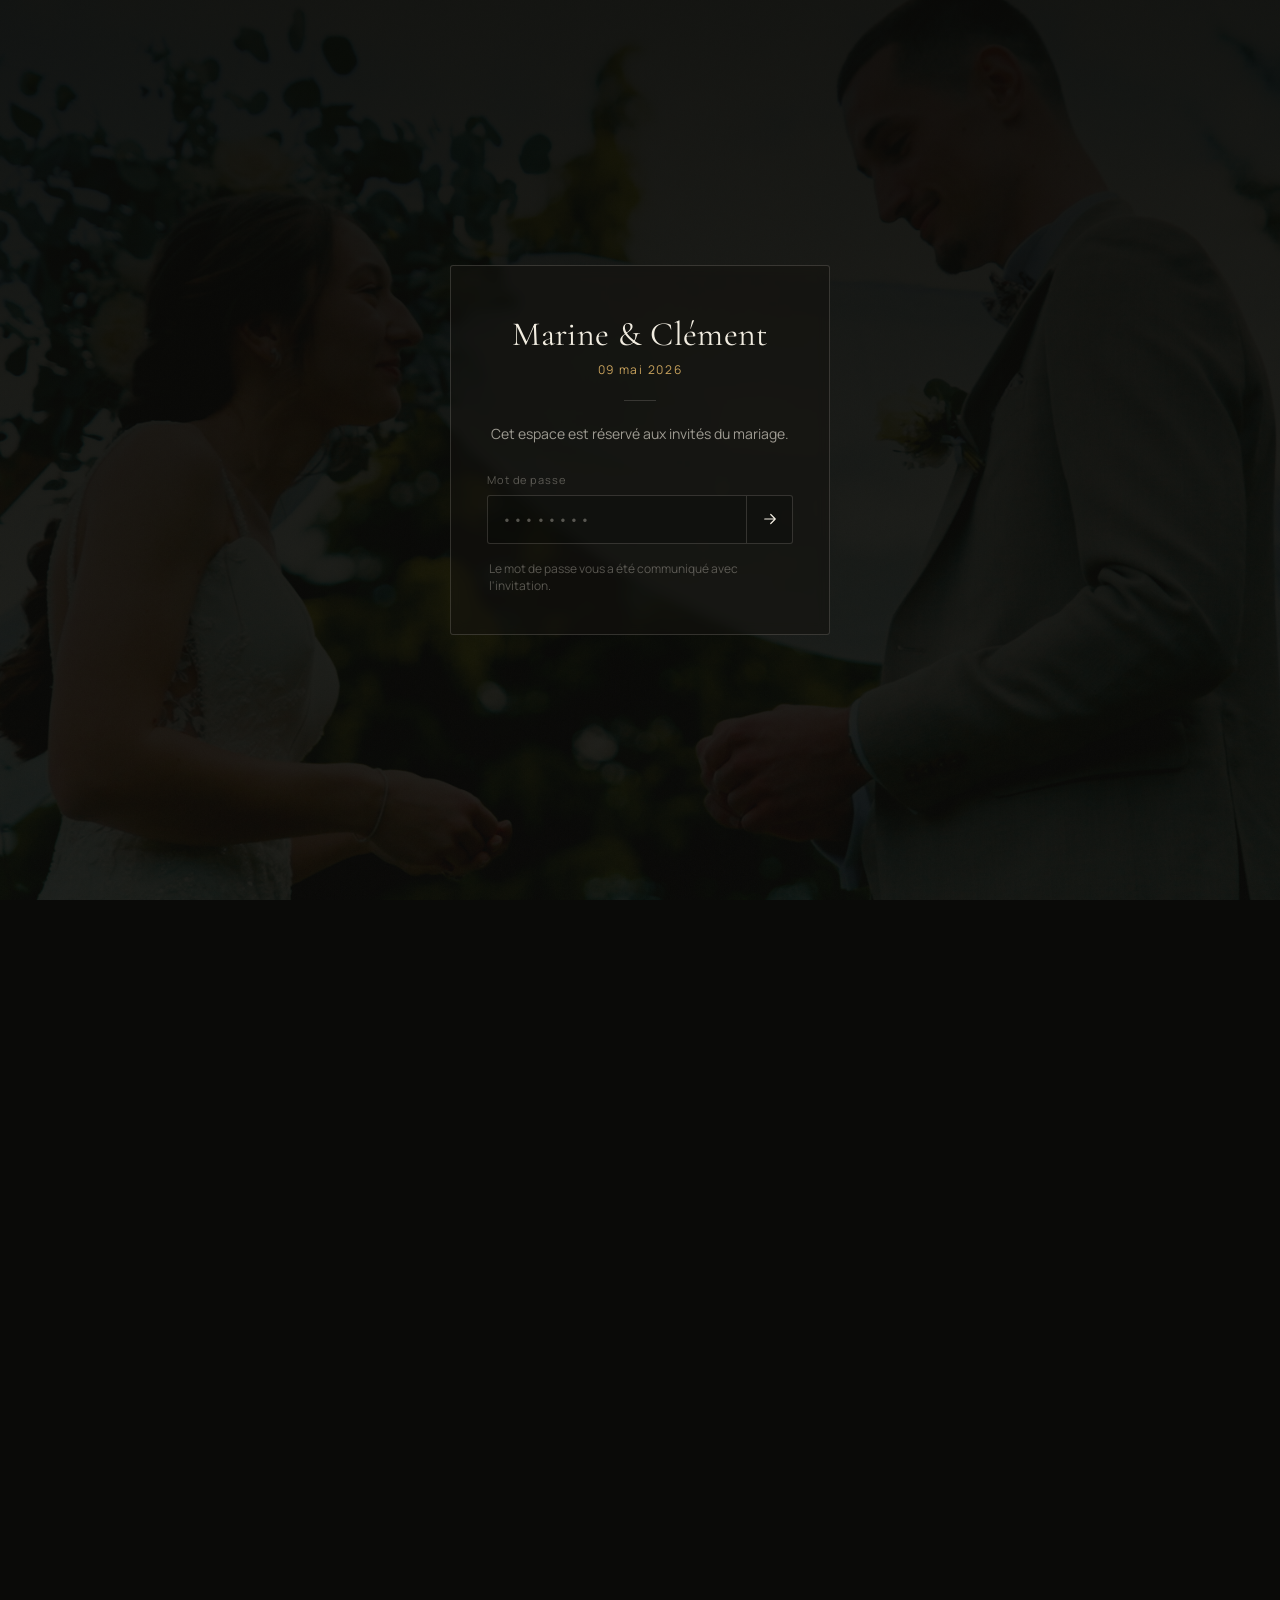
==== index.html @ a34f84d4 "Add files via upload" ====
<!DOCTYPE html>
<html lang="fr">
<head>
<meta charset="UTF-8">
<meta name="viewport" content="width=device-width, initial-scale=1.0">
<meta name="robots" content="noindex, nofollow">
<title>Marine &amp; Clément — Le film du mariage</title>
<meta name="description" content="Le film du mariage de Marine et Clément — 09 mai 2026.">

<link rel="preconnect" href="https://fonts.googleapis.com">
<link rel="preconnect" href="https://fonts.gstatic.com" crossorigin>
<link href="https://fonts.googleapis.com/css2?family=Cormorant+Garamond:ital,wght@0,300;0,400;0,600;1,400&family=Manrope:wght@400;500;600&display=swap" rel="stylesheet">

<link rel="stylesheet" href="css/style.css">
</head>
<body>

<!-- ===================================================================
     PORTE D'ENTRÉE — protection par mot de passe (PROTOTYPE)
     Ceci est une protection côté front UNIQUEMENT, à but de démonstration.
     Le mot de passe est visible dans le code source et n'offre AUCUNE
     sécurité réelle. La protection définitive devra être assurée par un
     Cloudflare Worker (voir js/script.js, section CONFIG).
==================================================================== -->
<div class="gate" id="gate">
  <div class="gate__backdrop" aria-hidden="true"></div>
  <div class="gate__panel">
    <p class="gate__names">Marine &amp; Clément</p>
    <time class="gate__date" datetime="2026-05-09">09 mai 2026</time>
    <div class="gate__divider" aria-hidden="true"></div>
    <p class="gate__intro">Cet espace est réservé aux invités du mariage.</p>

    <form class="gate__form" id="gateForm" autocomplete="off">
      <label class="gate__label" for="gatePassword">Mot de passe</label>
      <div class="gate__field">
        <input
          type="password"
          id="gatePassword"
          name="password"
          class="gate__input"
          placeholder="••••••••"
          autocomplete="off"
          required
        >
        <button type="submit" class="gate__submit" aria-label="Accéder au film">
          <svg viewBox="0 0 24 24" width="18" height="18" fill="none" stroke="currentColor" stroke-width="1.6">
            <path d="M5 12h14M13 6l6 6-6 6" stroke-linecap="round" stroke-linejoin="round"/>
          </svg>
        </button>
      </div>
      <p class="gate__error" id="gateError" role="alert">Mot de passe incorrect. Merci de réessayer.</p>
      <p class="gate__hint">Le mot de passe vous a été communiqué avec l'invitation.</p>
    </form>
  </div>
</div>

<!-- ===================================================================
     SITE PRINCIPAL
==================================================================== -->
<main class="site" id="site" aria-hidden="true">

  <!-- HERO -->
  <section class="hero" id="hero">
    <div class="hero__media">
      <img src="assets/images/maries.jpg" alt="Marine et Clément le jour de leur mariage" class="hero__image">
      <div class="hero__overlay" aria-hidden="true"></div>
    </div>

    <div class="hero__content">
      <h1 class="hero__title">
        <span class="hero__title-line">Marine</span>
        <span class="hero__title-amp">&amp;</span>
        <span class="hero__title-line">Clément</span>
      </h1>
      <time class="hero__date" datetime="2026-05-09">09 mai 2026</time>
    </div>

    <button class="hero__scroll" id="scrollCue" aria-label="Découvrir le film">
      <span class="hero__scroll-line" aria-hidden="true"></span>
      <span class="hero__scroll-text">Le film</span>
    </button>
  </section>

  <!-- FILM -->
  <section class="film" id="film">
    <div class="film__intro">
      <h2 class="film__heading">Voici le film de notre mariage.</h2>
      <p class="film__subheading">Merci d'avoir partagé cette journée avec nous.</p>
    </div>

    <div class="film__layout">

      <!-- Lecteur vidéo HTML5 personnalisé -->
      <div class="player" id="player" data-state="paused">
        <div class="player__frame">
          <video
            id="video"
            class="player__video"
            poster="assets/images/maries.jpg"
            preload="metadata"
            playsinline
          >
            <!-- La source réelle sera injectée par script.js (VIDEO_URL) -->
            Votre navigateur ne prend pas en charge la lecture vidéo.
          </video>

          <div class="player__empty" id="playerEmpty">
            <p>Le film sera ajouté ici.</p>
            <p class="player__empty-sub">Aperçu de l'interface de lecture</p>
          </div>

          <button class="player__giant-play" id="giantPlay" aria-label="Lire le film">
            <svg viewBox="0 0 64 64" width="64" height="64" fill="none">
              <circle cx="32" cy="32" r="31" stroke="currentColor" stroke-width="1"/>
              <path d="M26 20L45 32L26 44V20Z" fill="currentColor"/>
            </svg>
          </button>

          <div class="player__controls">
            <button class="player__btn player__play" id="playBtn" aria-label="Lecture / Pause">
              <svg class="icon-play" viewBox="0 0 24 24" width="18" height="18" fill="currentColor"><path d="M7 5.5v13l11-6.5-11-6.5z"/></svg>
              <svg class="icon-pause" viewBox="0 0 24 24" width="18" height="18" fill="currentColor" hidden><path d="M6 5h4v14H6zM14 5h4v14h-4z"/></svg>
            </button>

            <span class="player__time" id="timeCurrent">0:00</span>

            <div class="player__progress" id="progress" role="slider" aria-label="Progression de la lecture" aria-valuemin="0" aria-valuemax="100" aria-valuenow="0" tabindex="0">
              <div class="player__progress-track">
                <div class="player__progress-fill" id="progressFill"></div>
                <div class="player__progress-handle" id="progressHandle"></div>
              </div>
            </div>

            <span class="player__time" id="timeDuration">0:00</span>

            <div class="player__volume">
              <button class="player__btn player__mute" id="muteBtn" aria-label="Couper le son">
                <svg class="icon-vol-on" viewBox="0 0 24 24" width="18" height="18" fill="currentColor"><path d="M4 9v6h4l5 5V4L8 9H4z"/><path d="M16.5 12a4.5 4.5 0 0 0-2.5-4v8a4.5 4.5 0 0 0 2.5-4z"/></svg>
                <svg class="icon-vol-off" viewBox="0 0 24 24" width="18" height="18" fill="currentColor" hidden><path d="M4 9v6h4l5 5V4L8 9H4z"/><path d="M19 8l-5 5m0-5l5 5" stroke="currentColor" stroke-width="1.8" fill="none" stroke-linecap="round"/></svg>
              </button>
              <input type="range" class="player__volume-slider" id="volumeSlider" min="0" max="100" value="100" aria-label="Volume">
            </div>

            <button class="player__btn player__fullscreen" id="fullscreenBtn" aria-label="Plein écran">
              <svg viewBox="0 0 24 24" width="18" height="18" fill="none" stroke="currentColor" stroke-width="1.6">
                <path d="M8 4H4v4M16 4h4v4M8 20H4v-4M16 20h4v-4" stroke-linecap="round" stroke-linejoin="round"/>
              </svg>
            </button>
          </div>
        </div>
      </div>

      <!-- Téléchargement -->
      <aside class="download">
        <p class="download__label">Conserver le film</p>
        <a href="#" class="download__button" id="downloadBtn">
          <svg viewBox="0 0 24 24" width="16" height="16" fill="none" stroke="currentColor" stroke-width="1.6">
            <path d="M12 3v13m0 0l-5-5m5 5l5-5M4 20h16" stroke-linecap="round" stroke-linejoin="round"/>
          </svg>
          Télécharger le film
        </a>
        <p class="download__quality">Film en qualité originale</p>
        <p class="download__note" id="downloadNote">Le lien de téléchargement sera activé prochainement.</p>
      </aside>

    </div>
  </section>

  <!-- FOOTER -->
  <footer class="site-footer">
    <p class="site-footer__names">Marine &amp; Clément</p>
    <p class="site-footer__line">09 mai 2026 — merci d'avoir été là.</p>
  </footer>

</main>

<script src="js/script.js"></script>
</body>
</html>
---- css/style.css ----
/* ============================================================
   Marine & Clément — Le film du mariage
   Feuille de style principale
============================================================ */

:root {
  /* Couleurs */
  --bg: #0a0a08;
  --surface: #141310;
  --surface-2: #1c1a15;
  --ivory: #f2ede1;
  --ivory-dim: rgba(242, 237, 225, 0.62);
  --ivory-faint: rgba(242, 237, 225, 0.32);
  --gold: #c9a35d;
  --gold-dim: rgba(201, 163, 93, 0.55);
  --sage: #7c8a6e;
  --line: rgba(242, 237, 225, 0.16);
  --shadow: rgba(0, 0, 0, 0.45);

  /* Typographie */
  --font-display: "Cormorant Garamond", "Iowan Old Style", "Palatino Linotype", serif;
  --font-sans: "Manrope", "Segoe UI", sans-serif;

  /* Rythme */
  --gutter: clamp(24px, 6vw, 96px);
  --radius: 3px;
}

* {
  box-sizing: border-box;
}

html {
  scroll-behavior: smooth;
}

@media (prefers-reduced-motion: reduce) {
  html {
    scroll-behavior: auto;
  }
  * {
    animation-duration: 0.001ms !important;
    animation-iteration-count: 1 !important;
    transition-duration: 0.001ms !important;
  }
}

body {
  margin: 0;
  background: var(--bg);
  color: var(--ivory);
  font-family: var(--font-sans);
  -webkit-font-smoothing: antialiased;
  overflow-x: hidden;
}

img {
  max-width: 100%;
  display: block;
}

button {
  font-family: inherit;
  cursor: pointer;
}

a {
  color: inherit;
}

:focus-visible {
  outline: 1.5px solid var(--gold);
  outline-offset: 3px;
}

/* ============================================================
   PORTE D'ENTRÉE (mot de passe)
============================================================ */

.gate {
  position: fixed;
  inset: 0;
  z-index: 100;
  display: flex;
  align-items: center;
  justify-content: center;
  padding: 24px;
  transition: opacity 0.7s ease, visibility 0.7s ease;
}

.gate.is-hidden {
  opacity: 0;
  visibility: hidden;
  pointer-events: none;
}

.gate__backdrop {
  position: absolute;
  inset: 0;
  background:
    linear-gradient(180deg, rgba(8, 8, 6, 0.94) 0%, rgba(8, 8, 6, 0.88) 100%),
    url("../assets/images/maries.jpg") center 30% / cover no-repeat;
}

.gate__panel {
  position: relative;
  width: 100%;
  max-width: 380px;
  text-align: center;
  padding: 48px 36px 40px;
  background: rgba(20, 19, 16, 0.55);
  border: 1px solid var(--line);
  border-radius: var(--radius);
  backdrop-filter: blur(6px);
}

.gate__names {
  margin: 0;
  font-family: var(--font-display);
  font-weight: 400;
  font-size: clamp(28px, 6vw, 34px);
  letter-spacing: 0.01em;
}

.gate__date {
  display: block;
  margin-top: 6px;
  font-size: 12px;
  letter-spacing: 0.14em;
  color: var(--gold);
}

.gate__divider {
  width: 32px;
  height: 1px;
  background: var(--line);
  margin: 22px auto;
}

.gate__intro {
  margin: 0 0 26px;
  font-size: 14px;
  line-height: 1.6;
  color: var(--ivory-dim);
}

.gate__form {
  text-align: left;
}

.gate__label {
  display: block;
  font-size: 11px;
  letter-spacing: 0.08em;
  color: var(--ivory-faint);
  margin-bottom: 8px;
}

.gate__field {
  display: flex;
  border: 1px solid var(--line);
  border-radius: var(--radius);
  overflow: hidden;
  background: rgba(0, 0, 0, 0.2);
  transition: border-color 0.25s ease;
}

.gate__field:focus-within {
  border-color: var(--gold-dim);
}

.gate__input {
  flex: 1;
  min-width: 0;
  background: transparent;
  border: none;
  color: var(--ivory);
  font-family: var(--font-sans);
  font-size: 15px;
  letter-spacing: 0.08em;
  padding: 13px 14px;
}

.gate__input:focus {
  outline: none;
}

.gate__input::placeholder {
  color: var(--ivory-faint);
}

.gate__submit {
  display: flex;
  align-items: center;
  justify-content: center;
  width: 46px;
  background: transparent;
  border: none;
  border-left: 1px solid var(--line);
  color: var(--ivory);
  transition: color 0.25s ease, background 0.25s ease;
}

.gate__submit:hover {
  color: var(--gold);
  background: rgba(201, 163, 93, 0.08);
}

.gate__error {
  margin: 12px 2px 0;
  font-size: 12.5px;
  color: #c97a6a;
  display: none;
}

.gate__error.is-visible {
  display: block;
}

.gate__hint {
  margin: 16px 2px 0;
  font-size: 12px;
  color: var(--ivory-faint);
}

/* ============================================================
   SITE PRINCIPAL
============================================================ */

.site {
  opacity: 0;
  transition: opacity 0.9s ease;
}

.site.is-visible {
  opacity: 1;
}

/* ---------- HERO ---------- */

.hero {
  position: relative;
  height: 100svh;
  min-height: 520px;
  display: flex;
  align-items: center;
  justify-content: center;
  overflow: hidden;
}

.hero__media {
  position: absolute;
  inset: 0;
}

.hero__image {
  width: 100%;
  height: 100%;
  object-fit: cover;
  object-position: 50% 30%;
}

.hero__overlay {
  position: absolute;
  inset: 0;
  background:
    linear-gradient(180deg, rgba(8, 8, 6, 0.55) 0%, rgba(8, 8, 6, 0.68) 55%, rgba(8, 8, 6, 0.86) 100%);
}

.hero__content {
  position: relative;
  text-align: center;
  padding: 0 24px;
}

.hero__title {
  margin: 0;
  font-family: var(--font-display);
  font-weight: 300;
  font-size: clamp(48px, 11vw, 128px);
  line-height: 1;
  letter-spacing: 0.005em;
  display: flex;
  flex-wrap: wrap;
  align-items: baseline;
  justify-content: center;
  gap: 0 22px;
}

.hero__title-line,
.hero__title-amp {
  opacity: 0;
  transform: translateY(18px);
  animation: riseIn 1.1s cubic-bezier(0.19, 1, 0.22, 1) forwards;
}

.hero__title-line:nth-child(1) { animation-delay: 0.25s; }
.hero__title-amp { animation-delay: 0.55s; font-style: italic; font-size: 0.62em; color: var(--gold); }
.hero__title-line:nth-child(3) { animation-delay: 0.75s; }

.hero__date {
  display: block;
  margin-top: 22px;
  font-family: var(--font-sans);
  font-weight: 400;
  font-size: clamp(12px, 1.6vw, 14px);
  letter-spacing: 0.22em;
  color: var(--ivory-dim);
  opacity: 0;
  animation: fadeIn 1.2s ease forwards;
  animation-delay: 1.15s;
}

@keyframes riseIn {
  to { opacity: 1; transform: translateY(0); }
}

@keyframes fadeIn {
  to { opacity: 1; }
}

.hero__scroll {
  position: absolute;
  left: 50%;
  bottom: clamp(24px, 5vh, 44px);
  transform: translateX(-50%);
  display: flex;
  flex-direction: column;
  align-items: center;
  gap: 10px;
  background: none;
  border: none;
  color: var(--ivory-dim);
  opacity: 0;
  animation: fadeIn 1s ease forwards;
  animation-delay: 1.5s;
  transition: color 0.3s ease;
}

.hero__scroll:hover {
  color: var(--gold);
}

.hero__scroll-line {
  width: 1px;
  height: 34px;
  background: currentColor;
  opacity: 0.6;
}

.hero__scroll-text {
  font-size: 10.5px;
  letter-spacing: 0.18em;
}

/* ---------- FILM ---------- */

.film {
  padding: clamp(72px, 12vh, 140px) var(--gutter) clamp(60px, 10vh, 110px);
  max-width: 1180px;
  margin: 0 auto;
}

.film__intro {
  text-align: center;
  max-width: 560px;
  margin: 0 auto clamp(40px, 6vh, 64px);
}

.film__heading {
  margin: 0 0 10px;
  font-family: var(--font-display);
  font-weight: 400;
  font-size: clamp(26px, 4vw, 38px);
  line-height: 1.25;
}

.film__subheading {
  margin: 0;
  color: var(--ivory-dim);
  font-size: 14.5px;
  line-height: 1.6;
}

.film__layout {
  display: grid;
  grid-template-columns: 1fr 240px;
  gap: 36px;
  align-items: start;
}

/* ---------- LECTEUR VIDÉO ---------- */

.player__frame {
  position: relative;
  aspect-ratio: 16 / 9;
  width: 100%;
  background: #000;
  border: 1px solid var(--line);
  border-radius: var(--radius);
  overflow: hidden;
}

.player__video {
  width: 100%;
  height: 100%;
  object-fit: cover;
  display: block;
  background: #000;
}

.player__empty {
  position: absolute;
  inset: 0;
  display: flex;
  flex-direction: column;
  align-items: center;
  justify-content: center;
  gap: 6px;
  text-align: center;
  background: linear-gradient(180deg, rgba(8,8,6,0.35), rgba(8,8,6,0.7));
  pointer-events: none;
}

.player__empty p {
  margin: 0;
  font-family: var(--font-display);
  font-size: 19px;
  color: var(--ivory);
}

.player__empty-sub {
  font-family: var(--font-sans) !important;
  font-size: 11.5px !important;
  letter-spacing: 0.08em;
  color: var(--ivory-faint) !important;
}

.player__giant-play {
  position: absolute;
  inset: 0;
  margin: auto;
  width: 64px;
  height: 64px;
  background: none;
  border: none;
  color: var(--ivory);
  opacity: 0.9;
  transition: transform 0.3s ease, color 0.3s ease, opacity 0.3s ease;
}

.player__giant-play:hover {
  color: var(--gold);
  transform: scale(1.06);
}

.player[data-state="playing"] .player__giant-play {
  opacity: 0;
  pointer-events: none;
}

.player__controls {
  position: absolute;
  left: 0;
  right: 0;
  bottom: 0;
  display: flex;
  align-items: center;
  gap: 14px;
  padding: 10px 14px;
  background: linear-gradient(180deg, transparent, rgba(0,0,0,0.75) 40%);
  opacity: 0;
  transform: translateY(6px);
  transition: opacity 0.3s ease, transform 0.3s ease;
}

.player__frame:hover .player__controls,
.player__frame:focus-within .player__controls,
.player[data-state="playing"] .player__controls {
  opacity: 1;
  transform: translateY(0);
}

.player__btn {
  background: none;
  border: none;
  color: var(--ivory);
  display: flex;
  align-items: center;
  padding: 4px;
  transition: color 0.2s ease;
  flex-shrink: 0;
}

.player__btn:hover {
  color: var(--gold);
}

.player__time {
  font-size: 11px;
  color: var(--ivory-dim);
  font-variant-numeric: tabular-nums;
  flex-shrink: 0;
}

.player__progress {
  flex: 1;
  min-width: 40px;
  padding: 8px 0;
  cursor: pointer;
}

.player__progress-track {
  position: relative;
  height: 2px;
  background: rgba(242, 237, 225, 0.25);
  border-radius: 2px;
}

.player__progress-fill {
  position: absolute;
  top: 0;
  left: 0;
  height: 100%;
  width: 0%;
  background: var(--gold);
  border-radius: 2px;
}

.player__progress-handle {
  position: absolute;
  top: 50%;
  left: 0%;
  width: 9px;
  height: 9px;
  background: var(--gold);
  border-radius: 50%;
  transform: translate(-50%, -50%);
  opacity: 0;
  transition: opacity 0.2s ease;
}

.player__progress:hover .player__progress-handle {
  opacity: 1;
}

.player__volume {
  display: flex;
  align-items: center;
  gap: 6px;
  flex-shrink: 0;
}

.player__volume-slider {
  width: 60px;
  accent-color: var(--gold);
  height: 2px;
}

@media (max-width: 640px) {
  .player__volume-slider { display: none; }
  .player__time#timeDuration { display: none; }
}

/* ---------- TÉLÉCHARGEMENT ---------- */

.download {
  border: 1px solid var(--line);
  border-radius: var(--radius);
  padding: 26px 22px;
  background: var(--surface);
}

.download__label {
  margin: 0 0 14px;
  font-size: 11px;
  letter-spacing: 0.1em;
  color: var(--ivory-faint);
}

.download__button {
  display: flex;
  align-items: center;
  justify-content: center;
  gap: 9px;
  width: 100%;
  padding: 13px 16px;
  text-decoration: none;
  border: 1px solid var(--gold-dim);
  color: var(--gold);
  border-radius: var(--radius);
  font-size: 13.5px;
  letter-spacing: 0.03em;
  transition: background 0.25s ease, color 0.25s ease;
}

.download__button:hover {
  background: var(--gold);
  color: #17150f;
}

.download__quality {
  margin: 14px 0 0;
  font-size: 11.5px;
  text-align: center;
  color: var(--ivory-faint);
}

.download__note {
  margin: 16px 0 0;
  font-size: 11.5px;
  line-height: 1.5;
  color: var(--ivory-faint);
  text-align: center;
  border-top: 1px solid var(--line);
  padding-top: 14px;
}

/* ---------- FOOTER ---------- */

.site-footer {
  text-align: center;
  padding: 40px 24px 56px;
  border-top: 1px solid var(--line);
}

.site-footer__names {
  margin: 0 0 6px;
  font-family: var(--font-display);
  font-size: 18px;
  color: var(--ivory-dim);
}

.site-footer__line {
  margin: 0;
  font-size: 11.5px;
  letter-spacing: 0.04em;
  color: var(--ivory-faint);
}

/* ============================================================
   RESPONSIVE
============================================================ */

@media (max-width: 860px) {
  .film__layout {
    grid-template-columns: 1fr;
  }

  .download {
    order: 2;
  }
}

@media (max-width: 480px) {
  .gate__panel {
    padding: 40px 24px 32px;
  }

  .player__controls {
    gap: 9px;
    padding: 8px 10px;
  }

  .film {
    padding-left: 20px;
    padding-right: 20px;
  }
}
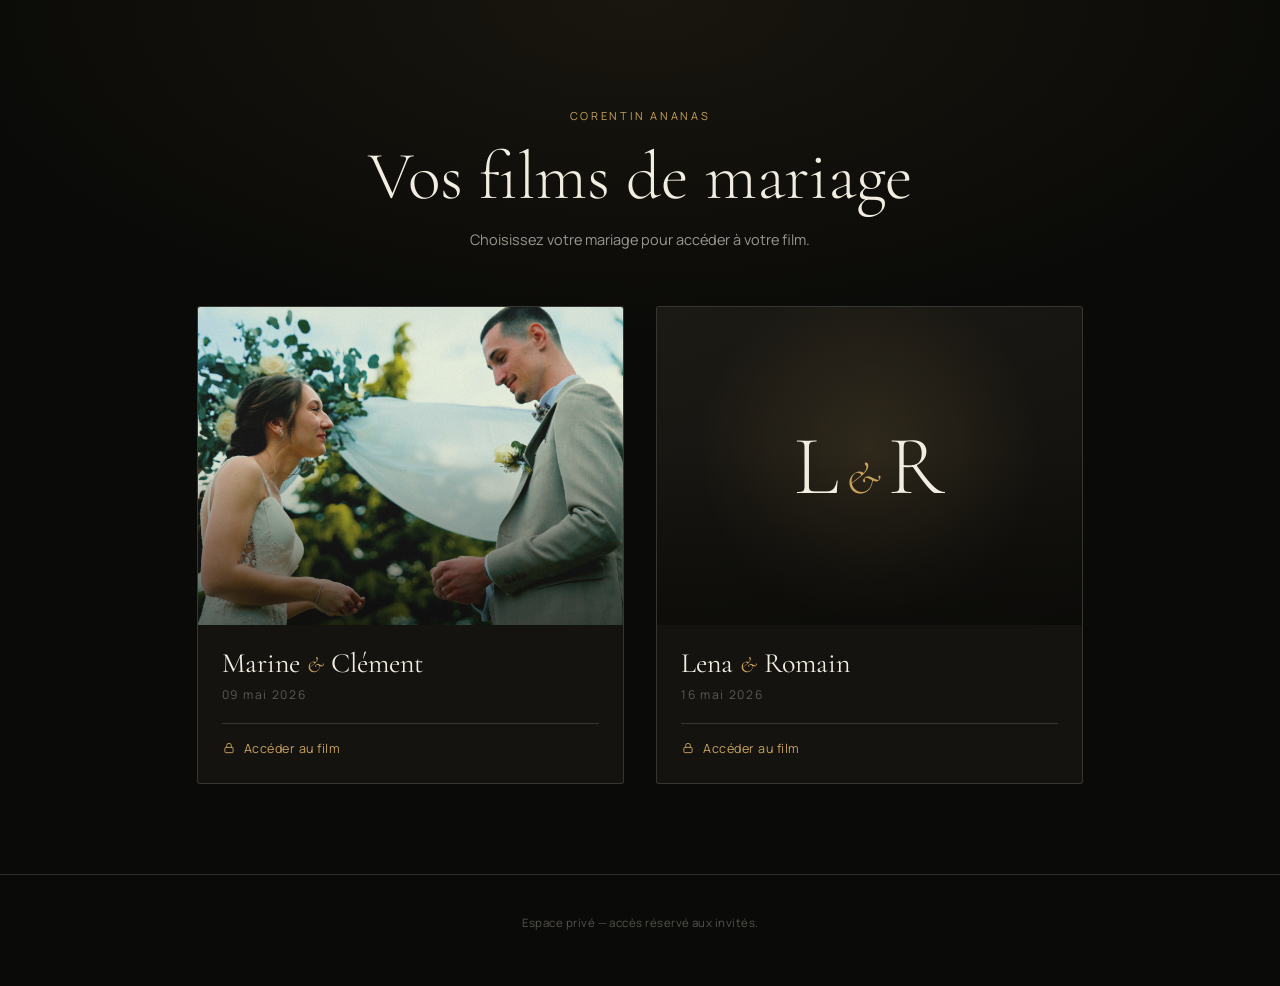
==== commit 61c34ba1: "Portail multi-mariages + contenu privé chiffré - Accueil en cards (Marine & Clément, Lena & Romain)," ====
--- a/index.html
+++ b/index.html
@@ -4,8 +4,8 @@
 <meta charset="UTF-8">
 <meta name="viewport" content="width=device-width, initial-scale=1.0">
 <meta name="robots" content="noindex, nofollow">
-<title>Marine &amp; Clément — Le film du mariage</title>
-<meta name="description" content="Le film du mariage de Marine et Clément — 09 mai 2026.">
+<title>Corentin Ananas — Films de mariage</title>
+<meta name="description" content="Espace privé des films de mariage.">
 
 <link rel="preconnect" href="https://fonts.googleapis.com">
 <link rel="preconnect" href="https://fonts.gstatic.com" crossorigin>
@@ -13,20 +13,37 @@
 
 <link rel="stylesheet" href="css/style.css">
 </head>
-<body>
+<body class="portal-page">
+
+<header class="portal__header">
+  <p class="portal__brand">Corentin Ananas</p>
+  <h1 class="portal__title">Vos films de mariage</h1>
+  <p class="portal__subtitle">Choisissez votre mariage pour accéder à votre film.</p>
+</header>
+
+<main class="portal">
+  <ul class="portal__grid" id="weddingGrid">
+    <!-- Cards générées par js/portal.js à partir de js/weddings.js -->
+  </ul>
+</main>
+
+<footer class="site-footer">
+  <p class="site-footer__line">Espace privé — accès réservé aux invités.</p>
+</footer>
 
 <!-- ===================================================================
-     PORTE D'ENTRÉE — protection par mot de passe (PROTOTYPE)
-     Ceci est une protection côté front UNIQUEMENT, à but de démonstration.
-     Le mot de passe est visible dans le code source et n'offre AUCUNE
-     sécurité réelle. La protection définitive devra être assurée par un
-     Cloudflare Worker (voir js/script.js, section CONFIG).
+     MOT DE PASSE — s'ouvre au clic sur une card
 ==================================================================== -->
-<div class="gate" id="gate">
-  <div class="gate__backdrop" aria-hidden="true"></div>
+<div class="gate gate--modal is-hidden" id="gate" role="dialog" aria-modal="true" aria-labelledby="gateNames">
+  <div class="gate__backdrop" id="gateBackdrop" aria-hidden="true"></div>
   <div class="gate__panel">
-    <p class="gate__names">Marine &amp; Clément</p>
-    <time class="gate__date" datetime="2026-05-09">09 mai 2026</time>
+    <button type="button" class="gate__close" id="gateClose" aria-label="Fermer">
+      <svg viewBox="0 0 24 24" width="18" height="18" fill="none" stroke="currentColor" stroke-width="1.6">
+        <path d="M6 6l12 12M18 6L6 18" stroke-linecap="round"/>
+      </svg>
+    </button>
+    <p class="gate__names" id="gateNames"></p>
+    <time class="gate__date" id="gateDate"></time>
     <div class="gate__divider" aria-hidden="true"></div>
     <p class="gate__intro">Cet espace est réservé aux invités du mariage.</p>
 
@@ -42,7 +59,7 @@
           autocomplete="off"
           required
         >
-        <button type="submit" class="gate__submit" aria-label="Accéder au film">
+        <button type="submit" class="gate__submit" id="gateSubmit" aria-label="Accéder au film">
           <svg viewBox="0 0 24 24" width="18" height="18" fill="none" stroke="currentColor" stroke-width="1.6">
             <path d="M5 12h14M13 6l6 6-6 6" stroke-linecap="round" stroke-linejoin="round"/>
           </svg>
@@ -54,126 +71,9 @@
   </div>
 </div>
 
-<!-- ===================================================================
-     SITE PRINCIPAL
-==================================================================== -->
-<main class="site" id="site" aria-hidden="true">
-
-  <!-- HERO -->
-  <section class="hero" id="hero">
-    <div class="hero__media">
-      <img src="assets/images/maries.jpg" alt="Marine et Clément le jour de leur mariage" class="hero__image">
-      <div class="hero__overlay" aria-hidden="true"></div>
-    </div>
-
-    <div class="hero__content">
-      <h1 class="hero__title">
-        <span class="hero__title-line">Marine</span>
-        <span class="hero__title-amp">&amp;</span>
-        <span class="hero__title-line">Clément</span>
-      </h1>
-      <time class="hero__date" datetime="2026-05-09">09 mai 2026</time>
-    </div>
-
-    <button class="hero__scroll" id="scrollCue" aria-label="Découvrir le film">
-      <span class="hero__scroll-line" aria-hidden="true"></span>
-      <span class="hero__scroll-text">Le film</span>
-    </button>
-  </section>
-
-  <!-- FILM -->
-  <section class="film" id="film">
-    <div class="film__intro">
-      <h2 class="film__heading">Voici le film de notre mariage.</h2>
-      <p class="film__subheading">Merci d'avoir partagé cette journée avec nous.</p>
-    </div>
-
-    <div class="film__layout">
-
-      <!-- Lecteur vidéo HTML5 personnalisé -->
-      <div class="player" id="player" data-state="paused">
-        <div class="player__frame">
-          <video
-            id="video"
-            class="player__video"
-            poster="assets/images/maries.jpg"
-            preload="metadata"
-            playsinline
-          >
-            <!-- La source réelle sera injectée par script.js (VIDEO_URL) -->
-            Votre navigateur ne prend pas en charge la lecture vidéo.
-          </video>
-
-          <div class="player__empty" id="playerEmpty">
-            <p>Le film sera ajouté ici.</p>
-            <p class="player__empty-sub">Aperçu de l'interface de lecture</p>
-          </div>
-
-          <button class="player__giant-play" id="giantPlay" aria-label="Lire le film">
-            <svg viewBox="0 0 64 64" width="64" height="64" fill="none">
-              <circle cx="32" cy="32" r="31" stroke="currentColor" stroke-width="1"/>
-              <path d="M26 20L45 32L26 44V20Z" fill="currentColor"/>
-            </svg>
-          </button>
-
-          <div class="player__controls">
-            <button class="player__btn player__play" id="playBtn" aria-label="Lecture / Pause">
-              <svg class="icon-play" viewBox="0 0 24 24" width="18" height="18" fill="currentColor"><path d="M7 5.5v13l11-6.5-11-6.5z"/></svg>
-              <svg class="icon-pause" viewBox="0 0 24 24" width="18" height="18" fill="currentColor" hidden><path d="M6 5h4v14H6zM14 5h4v14h-4z"/></svg>
-            </button>
-
-            <span class="player__time" id="timeCurrent">0:00</span>
-
-            <div class="player__progress" id="progress" role="slider" aria-label="Progression de la lecture" aria-valuemin="0" aria-valuemax="100" aria-valuenow="0" tabindex="0">
-              <div class="player__progress-track">
-                <div class="player__progress-fill" id="progressFill"></div>
-                <div class="player__progress-handle" id="progressHandle"></div>
-              </div>
-            </div>
-
-            <span class="player__time" id="timeDuration">0:00</span>
-
-            <div class="player__volume">
-              <button class="player__btn player__mute" id="muteBtn" aria-label="Couper le son">
-                <svg class="icon-vol-on" viewBox="0 0 24 24" width="18" height="18" fill="currentColor"><path d="M4 9v6h4l5 5V4L8 9H4z"/><path d="M16.5 12a4.5 4.5 0 0 0-2.5-4v8a4.5 4.5 0 0 0 2.5-4z"/></svg>
-                <svg class="icon-vol-off" viewBox="0 0 24 24" width="18" height="18" fill="currentColor" hidden><path d="M4 9v6h4l5 5V4L8 9H4z"/><path d="M19 8l-5 5m0-5l5 5" stroke="currentColor" stroke-width="1.8" fill="none" stroke-linecap="round"/></svg>
-              </button>
-              <input type="range" class="player__volume-slider" id="volumeSlider" min="0" max="100" value="100" aria-label="Volume">
-            </div>
-
-            <button class="player__btn player__fullscreen" id="fullscreenBtn" aria-label="Plein écran">
-              <svg viewBox="0 0 24 24" width="18" height="18" fill="none" stroke="currentColor" stroke-width="1.6">
-                <path d="M8 4H4v4M16 4h4v4M8 20H4v-4M16 20h4v-4" stroke-linecap="round" stroke-linejoin="round"/>
-              </svg>
-            </button>
-          </div>
-        </div>
-      </div>
-
-      <!-- Téléchargement -->
-      <aside class="download">
-        <p class="download__label">Conserver le film</p>
-        <a href="#" class="download__button" id="downloadBtn">
-          <svg viewBox="0 0 24 24" width="16" height="16" fill="none" stroke="currentColor" stroke-width="1.6">
-            <path d="M12 3v13m0 0l-5-5m5 5l5-5M4 20h16" stroke-linecap="round" stroke-linejoin="round"/>
-          </svg>
-          Télécharger le film
-        </a>
-        <p class="download__quality">Film en qualité originale</p>
-        <p class="download__note" id="downloadNote">Le lien de téléchargement sera activé prochainement.</p>
-      </aside>
-
-    </div>
-  </section>
-
-  <!-- FOOTER -->
-  <footer class="site-footer">
-    <p class="site-footer__names">Marine &amp; Clément</p>
-    <p class="site-footer__line">09 mai 2026 — merci d'avoir été là.</p>
-  </footer>
-
-</main>
-
-<script src="js/script.js"></script>
+<script src="js/weddings.js"></script>
+<script src="js/vault.js"></script>
+<script src="js/crypto.js"></script>
+<script src="js/portal.js"></script>
 </body>
 </html>
--- a/css/style.css
+++ b/css/style.css
@@ -667,3 +667,289 @@
     padding-right: 20px;
   }
 }
+
+/* ============================================================
+   ACCUEIL — PORTAIL DES MARIAGES
+============================================================ */
+
+body.is-locked {
+  overflow: hidden;
+}
+
+.portal-page {
+  min-height: 100svh;
+  display: flex;
+  flex-direction: column;
+  background:
+    radial-gradient(ellipse 80% 50% at 50% 0%, rgba(201, 163, 93, 0.08), transparent 70%),
+    var(--bg);
+}
+
+.portal__header {
+  text-align: center;
+  padding: clamp(64px, 12vh, 120px) 24px clamp(36px, 6vh, 56px);
+}
+
+.portal__brand {
+  margin: 0 0 18px;
+  font-size: 11px;
+  letter-spacing: 0.24em;
+  text-transform: uppercase;
+  color: var(--gold);
+  opacity: 0;
+  animation: fadeIn 1s ease forwards 0.1s;
+}
+
+.portal__title {
+  margin: 0;
+  font-family: var(--font-display);
+  font-weight: 300;
+  font-size: clamp(38px, 7vw, 68px);
+  line-height: 1.05;
+  opacity: 0;
+  transform: translateY(14px);
+  animation: riseIn 1.1s cubic-bezier(0.19, 1, 0.22, 1) forwards 0.25s;
+}
+
+.portal__subtitle {
+  margin: 16px auto 0;
+  max-width: 420px;
+  font-size: 14.5px;
+  line-height: 1.6;
+  color: var(--ivory-dim);
+  opacity: 0;
+  animation: fadeIn 1s ease forwards 0.6s;
+}
+
+.portal {
+  flex: 1;
+  width: 100%;
+  max-width: 1040px;
+  margin: 0 auto;
+  padding: 0 var(--gutter) clamp(64px, 10vh, 110px);
+}
+
+.portal__grid {
+  list-style: none;
+  margin: 0;
+  padding: 0;
+  display: grid;
+  grid-template-columns: repeat(auto-fit, minmax(min(100%, 300px), 1fr));
+  gap: clamp(18px, 3vw, 32px);
+}
+
+.portal__grid > li {
+  opacity: 0;
+  animation: riseIn 1s cubic-bezier(0.19, 1, 0.22, 1) forwards;
+  transform: translateY(18px);
+}
+
+.portal__grid > li:nth-child(1) { animation-delay: 0.75s; }
+.portal__grid > li:nth-child(2) { animation-delay: 0.9s; }
+.portal__grid > li:nth-child(3) { animation-delay: 1.05s; }
+.portal__grid > li:nth-child(n+4) { animation-delay: 1.2s; }
+
+/* ---------- Card ---------- */
+
+.wedding-card {
+  display: block;
+  width: 100%;
+  padding: 0;
+  text-align: left;
+  color: var(--ivory);
+  background: var(--surface);
+  border: 1px solid var(--line);
+  border-radius: var(--radius);
+  overflow: hidden;
+  transition: border-color 0.35s ease, transform 0.35s ease, box-shadow 0.35s ease;
+}
+
+.wedding-card:hover,
+.wedding-card:focus-visible {
+  border-color: var(--gold-dim);
+  transform: translateY(-3px);
+  box-shadow: 0 18px 40px var(--shadow);
+}
+
+.wedding-card__media {
+  position: relative;
+  aspect-ratio: 4 / 3;
+  overflow: hidden;
+  background: var(--surface-2);
+}
+
+.wedding-card__media img {
+  width: 100%;
+  height: 100%;
+  object-fit: cover;
+  object-position: 50% 30%;
+  filter: saturate(0.85);
+  transition: transform 1.2s cubic-bezier(0.19, 1, 0.22, 1), filter 0.6s ease;
+}
+
+.wedding-card__media::after {
+  content: "";
+  position: absolute;
+  inset: 0;
+  background: linear-gradient(180deg, transparent 45%, rgba(8, 8, 6, 0.55) 100%);
+  pointer-events: none;
+}
+
+.wedding-card:hover .wedding-card__media img {
+  transform: scale(1.04);
+  filter: saturate(1);
+}
+
+.wedding-card__media--monogram {
+  display: flex;
+  align-items: center;
+  justify-content: center;
+  background:
+    radial-gradient(circle at 50% 45%, rgba(201, 163, 93, 0.14), transparent 62%),
+    linear-gradient(160deg, var(--surface-2), #100f0c);
+}
+
+.wedding-card__monogram {
+  position: relative;
+  z-index: 1;
+  font-family: var(--font-display);
+  font-weight: 300;
+  font-size: clamp(56px, 9vw, 84px);
+  line-height: 1;
+  letter-spacing: 0.02em;
+  color: var(--ivory);
+}
+
+.wedding-card__monogram em {
+  font-style: italic;
+  font-size: 0.55em;
+  color: var(--gold);
+  margin: 0 0.12em;
+}
+
+.wedding-card__body {
+  padding: 22px 24px 24px;
+}
+
+.wedding-card__names {
+  margin: 0;
+  font-family: var(--font-display);
+  font-weight: 400;
+  font-size: clamp(24px, 3vw, 28px);
+  line-height: 1.15;
+}
+
+.wedding-card__names em {
+  font-style: italic;
+  color: var(--gold);
+  font-size: 0.8em;
+}
+
+.wedding-card__date {
+  display: block;
+  margin-top: 6px;
+  font-size: 12px;
+  letter-spacing: 0.14em;
+  color: var(--ivory-faint);
+}
+
+.wedding-card__cta {
+  display: inline-flex;
+  align-items: center;
+  gap: 8px;
+  margin-top: 20px;
+  padding-top: 16px;
+  width: 100%;
+  border-top: 1px solid var(--line);
+  font-size: 12.5px;
+  letter-spacing: 0.04em;
+  color: var(--gold);
+}
+
+/* ---------- Fenêtre mot de passe (modal) ---------- */
+
+.gate--modal .gate__backdrop {
+  background: rgba(8, 8, 6, 0.82);
+  backdrop-filter: blur(4px);
+  cursor: pointer;
+}
+
+.gate--modal .gate__panel {
+  background: rgba(20, 19, 16, 0.92);
+  box-shadow: 0 24px 60px var(--shadow);
+  transform: translateY(0);
+  transition: transform 0.5s cubic-bezier(0.19, 1, 0.22, 1);
+}
+
+.gate--modal.is-hidden .gate__panel {
+  transform: translateY(12px);
+}
+
+.gate__close {
+  position: absolute;
+  top: 12px;
+  right: 12px;
+  display: flex;
+  padding: 6px;
+  background: none;
+  border: none;
+  color: var(--ivory-faint);
+  transition: color 0.2s ease;
+}
+
+.gate__close:hover {
+  color: var(--gold);
+}
+
+.gate.is-busy .gate__submit {
+  color: var(--gold);
+  animation: gatePulse 1s ease-in-out infinite;
+}
+
+.gate__submit:disabled,
+.gate__input:disabled {
+  cursor: progress;
+}
+
+@keyframes gatePulse {
+  50% { opacity: 0.35; }
+}
+
+/* ============================================================
+   PAGE FILM — retour + hero sans photo
+============================================================ */
+
+.site-back {
+  position: absolute;
+  top: 20px;
+  left: 20px;
+  z-index: 5;
+  display: inline-flex;
+  align-items: center;
+  gap: 8px;
+  padding: 8px 12px;
+  font-size: 12px;
+  letter-spacing: 0.04em;
+  text-decoration: none;
+  color: var(--ivory-dim);
+  border: 1px solid var(--line);
+  border-radius: var(--radius);
+  background: rgba(8, 8, 6, 0.35);
+  backdrop-filter: blur(4px);
+  transition: color 0.2s ease, border-color 0.2s ease;
+}
+
+.site-back:hover {
+  color: var(--gold);
+  border-color: var(--gold-dim);
+}
+
+.site {
+  position: relative;
+}
+
+.hero__media--plain {
+  background:
+    radial-gradient(ellipse 70% 60% at 50% 40%, rgba(201, 163, 93, 0.12), transparent 70%),
+    linear-gradient(180deg, var(--surface-2), var(--bg));
+}
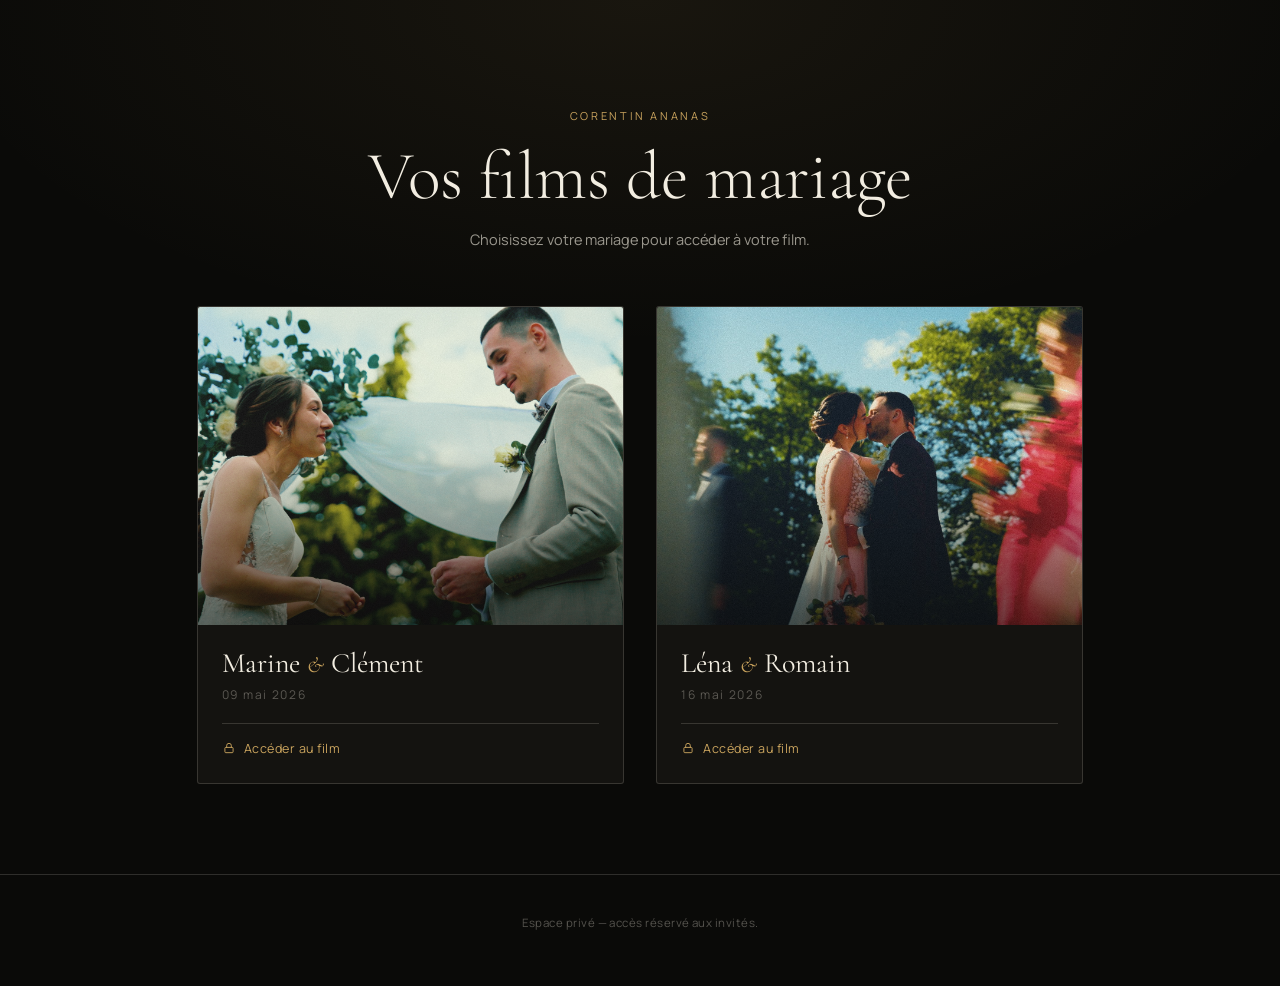
==== commit c953510b: "Fin des anciennes versions en cache : déverrouillage lié à la version du contenu + version sur les s" ====
--- a/index.html
+++ b/index.html
@@ -11,7 +11,7 @@
 <link rel="preconnect" href="https://fonts.gstatic.com" crossorigin>
 <link href="https://fonts.googleapis.com/css2?family=Cormorant+Garamond:ital,wght@0,300;0,400;0,600;1,400&family=Manrope:wght@400;500;600&display=swap" rel="stylesheet">
 
-<link rel="stylesheet" href="css/style.css">
+<link rel="stylesheet" href="css/style.css?v=20261110b">
 </head>
 <body class="portal-page">
 
@@ -71,9 +71,9 @@
   </div>
 </div>
 
-<script src="js/weddings.js"></script>
-<script src="js/vault.js"></script>
-<script src="js/crypto.js"></script>
-<script src="js/portal.js"></script>
+<script src="js/weddings.js?v=20261110b"></script>
+<script src="js/vault.js?v=20261110b"></script>
+<script src="js/crypto.js?v=20261110b"></script>
+<script src="js/portal.js?v=20261110b"></script>
 </body>
 </html>
--- a/css/style.css
+++ b/css/style.css
@@ -953,3 +953,311 @@
     radial-gradient(ellipse 70% 60% at 50% 40%, rgba(201, 163, 93, 0.12), transparent 70%),
     linear-gradient(180deg, var(--surface-2), var(--bg));
 }
+
+/* ============================================================
+   NAVIGATION (entre "Le film" et "Photos")
+============================================================ */
+
+.site-nav {
+  position: fixed;
+  top: 0;
+  left: 0;
+  right: 0;
+  z-index: 30;
+  display: flex;
+  justify-content: center;
+  gap: 34px;
+  padding: 26px 24px 40px;
+  background: linear-gradient(180deg, rgba(8, 8, 6, 0.55), transparent);
+  pointer-events: none;
+}
+
+.site-nav__link {
+  pointer-events: auto;
+  text-decoration: none;
+  color: var(--ivory-dim);
+  font-size: 11.5px;
+  letter-spacing: 0.14em;
+  padding-bottom: 4px;
+  border-bottom: 1px solid transparent;
+  transition: color 0.25s ease, border-color 0.25s ease;
+}
+
+.site-nav__link:hover {
+  color: var(--ivory);
+}
+
+.site-nav__link.is-active {
+  color: var(--gold);
+  border-bottom-color: var(--gold-dim);
+}
+
+/* ============================================================
+   EN-TÊTE GALERIE (version compacte du hero)
+============================================================ */
+
+.gallery-header {
+  position: relative;
+  height: clamp(280px, 42vh, 420px);
+  display: flex;
+  align-items: center;
+  justify-content: center;
+  overflow: hidden;
+}
+
+.gallery-header__media {
+  position: absolute;
+  inset: 0;
+}
+
+.gallery-header__image {
+  width: 100%;
+  height: 100%;
+  object-fit: cover;
+  object-position: 50% 35%;
+}
+
+.gallery-header__overlay {
+  position: absolute;
+  inset: 0;
+  background: linear-gradient(180deg, rgba(8, 8, 6, 0.62) 0%, rgba(8, 8, 6, 0.8) 100%);
+}
+
+.gallery-header__content {
+  position: relative;
+  text-align: center;
+  padding: 0 24px;
+}
+
+.gallery-header__title {
+  margin: 0;
+  font-family: var(--font-display);
+  font-weight: 300;
+  font-size: clamp(34px, 6vw, 56px);
+  letter-spacing: 0.01em;
+}
+
+.gallery-header__date {
+  display: block;
+  margin-top: 10px;
+  font-size: 12px;
+  letter-spacing: 0.2em;
+  color: var(--ivory-dim);
+}
+
+/* ============================================================
+   GRILLE PHOTO
+============================================================ */
+
+.gallery {
+  padding: clamp(48px, 8vh, 88px) var(--gutter) clamp(60px, 10vh, 100px);
+  max-width: 1320px;
+  margin: 0 auto;
+}
+
+.gallery__intro {
+  text-align: center;
+  margin: 0 auto clamp(32px, 5vh, 48px);
+}
+
+.gallery__subheading {
+  margin: 0;
+  color: var(--ivory-dim);
+  font-size: 14.5px;
+}
+
+.gallery__grid {
+  display: grid;
+  grid-template-columns: repeat(auto-fill, minmax(220px, 1fr));
+  gap: 6px;
+}
+
+.gallery__item {
+  position: relative;
+  aspect-ratio: 4 / 5;
+  padding: 0;
+  border: none;
+  background: var(--surface);
+  overflow: hidden;
+  cursor: pointer;
+  opacity: 0;
+  transform: translateY(14px);
+  transition: opacity 0.7s ease, transform 0.7s ease;
+}
+
+.gallery__item.is-visible {
+  opacity: 1;
+  transform: translateY(0);
+}
+
+.gallery__thumb {
+  width: 100%;
+  height: 100%;
+  object-fit: cover;
+  display: block;
+  transition: transform 0.6s ease, opacity 0.4s ease;
+}
+
+.gallery__item::after {
+  content: "";
+  position: absolute;
+  inset: 0;
+  background: rgba(8, 8, 6, 0.15);
+  opacity: 0;
+  transition: opacity 0.3s ease;
+}
+
+.gallery__item:hover::after {
+  opacity: 1;
+}
+
+.gallery__item:hover .gallery__thumb {
+  transform: scale(1.04);
+}
+
+/* ============================================================
+   LIGHTBOX
+============================================================ */
+
+.lightbox {
+  position: fixed;
+  inset: 0;
+  z-index: 200;
+  display: flex;
+  align-items: center;
+  justify-content: center;
+  background: rgba(6, 6, 5, 0.96);
+  opacity: 0;
+  visibility: hidden;
+  transition: opacity 0.35s ease, visibility 0.35s ease;
+}
+
+.lightbox.is-open {
+  opacity: 1;
+  visibility: visible;
+}
+
+.lightbox__figure {
+  margin: 0;
+  max-width: min(92vw, 1100px);
+  text-align: center;
+}
+
+.lightbox__image {
+  max-width: 100%;
+  max-height: 82vh;
+  width: auto;
+  height: auto;
+  display: block;
+  margin: 0 auto;
+  box-shadow: 0 30px 80px var(--shadow);
+}
+
+.lightbox__counter {
+  margin-top: 16px;
+  font-size: 11.5px;
+  letter-spacing: 0.1em;
+  color: var(--ivory-faint);
+}
+
+.lightbox__close {
+  position: absolute;
+  top: 22px;
+  right: 22px;
+  background: none;
+  border: none;
+  color: var(--ivory-dim);
+  padding: 8px;
+  transition: color 0.25s ease;
+}
+
+.lightbox__close:hover {
+  color: var(--gold);
+}
+
+.lightbox__nav {
+  position: absolute;
+  top: 50%;
+  transform: translateY(-50%);
+  background: none;
+  border: none;
+  color: var(--ivory-dim);
+  padding: 12px;
+  transition: color 0.25s ease;
+}
+
+.lightbox__nav:hover {
+  color: var(--gold);
+}
+
+.lightbox__prev {
+  left: clamp(8px, 3vw, 28px);
+}
+
+.lightbox__next {
+  right: clamp(8px, 3vw, 28px);
+}
+
+@media (max-width: 640px) {
+  .gallery__grid {
+    grid-template-columns: repeat(auto-fill, minmax(140px, 1fr));
+    gap: 3px;
+  }
+
+  .lightbox__nav {
+    padding: 8px;
+  }
+}
+
+
+/* ============================================================
+   COMPLÉMENTS MULTI-MARIAGES
+============================================================ */
+
+.player__empty[hidden] {
+  display: none;
+}
+
+.hero__title--img {
+  display: block;
+}
+
+.hero__title-img {
+  display: block;
+  width: min(720px, 82vw);
+  height: auto;
+  margin: 0 auto;
+  opacity: 0;
+  transform: translateY(18px);
+  animation: riseIn 1.2s cubic-bezier(0.19, 1, 0.22, 1) forwards;
+  animation-delay: 0.3s;
+}
+
+.gallery__empty {
+  grid-column: 1 / -1;
+  text-align: center;
+  padding: 60px 20px;
+  color: var(--ivory-faint);
+  font-size: 14px;
+  border: 1px dashed var(--line);
+  border-radius: var(--radius);
+}
+
+.site-back {
+  position: fixed;
+  z-index: 40;
+}
+
+@media (max-width: 640px) {
+  .site-back {
+    top: 16px;
+    left: 12px;
+    padding: 8px;
+  }
+  .site-back__text {
+    display: none;
+  }
+  .site-nav {
+    padding-top: 24px;
+  }
+}
